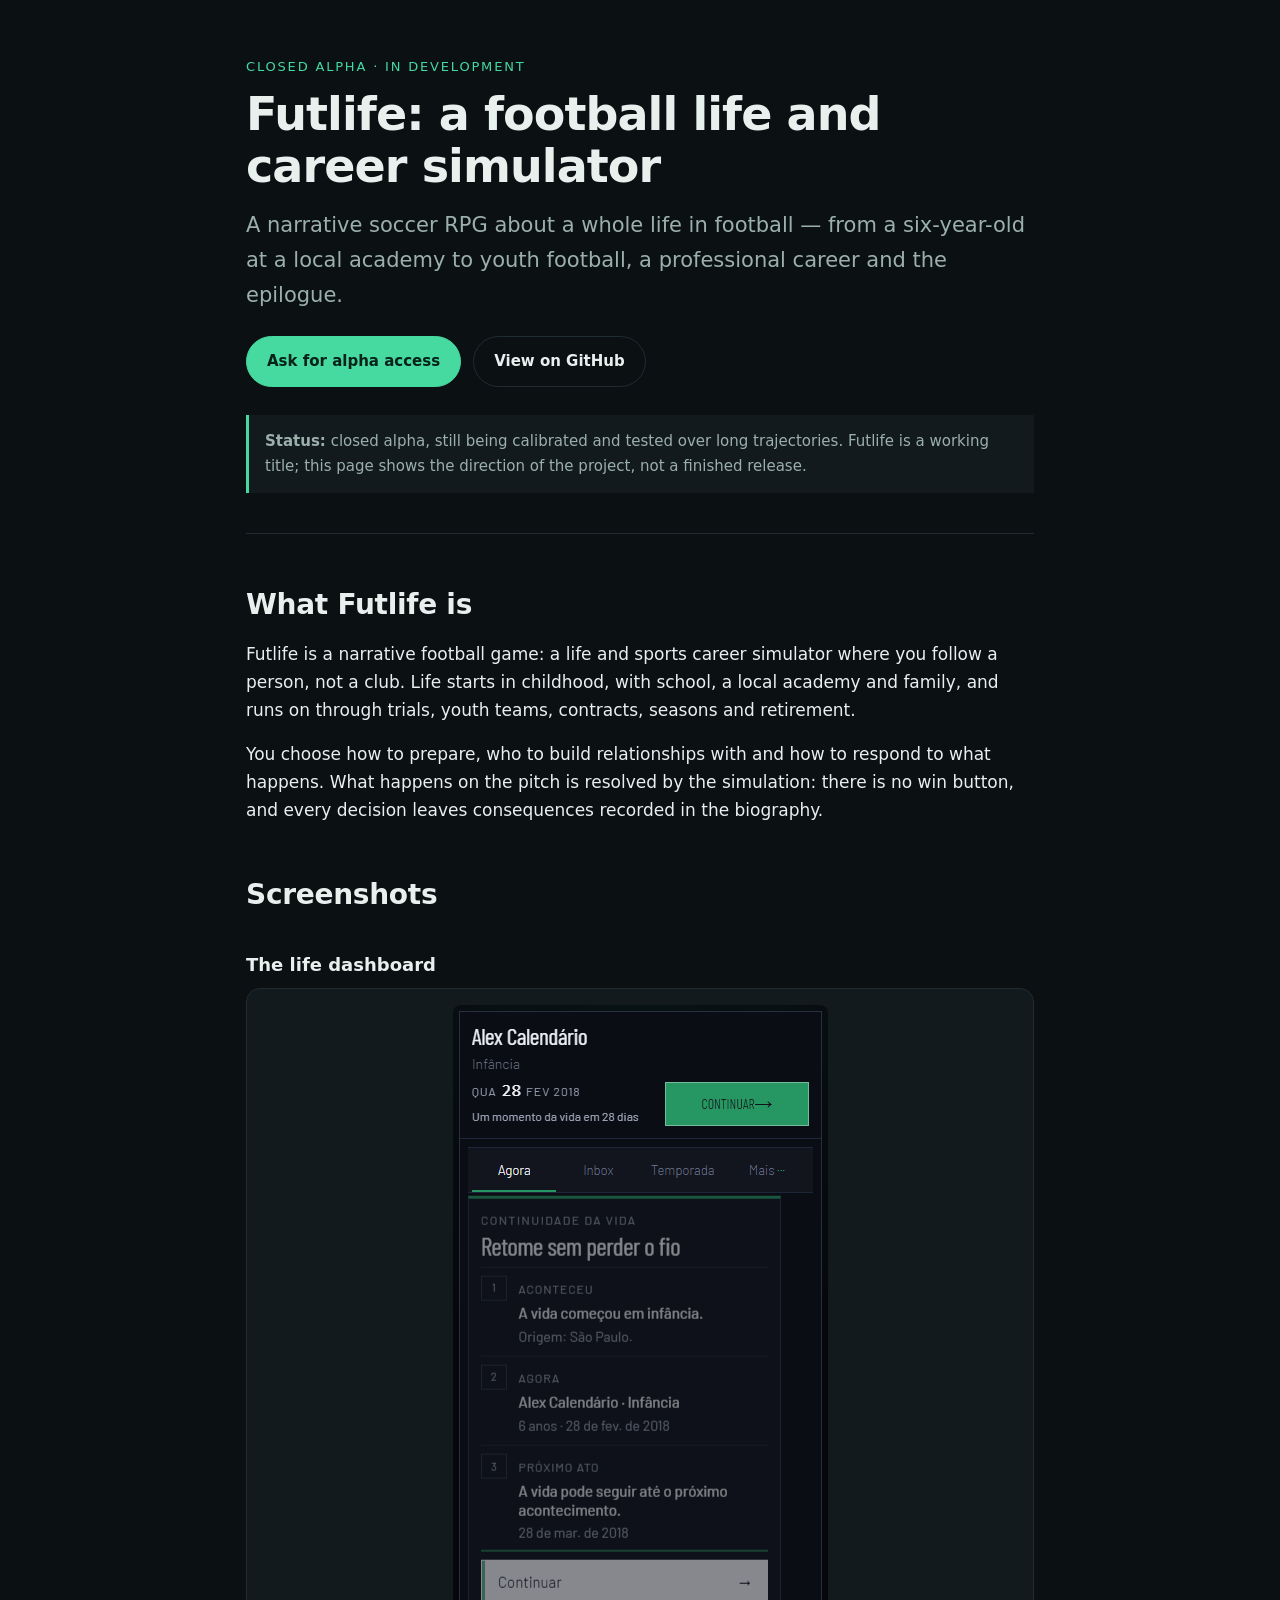
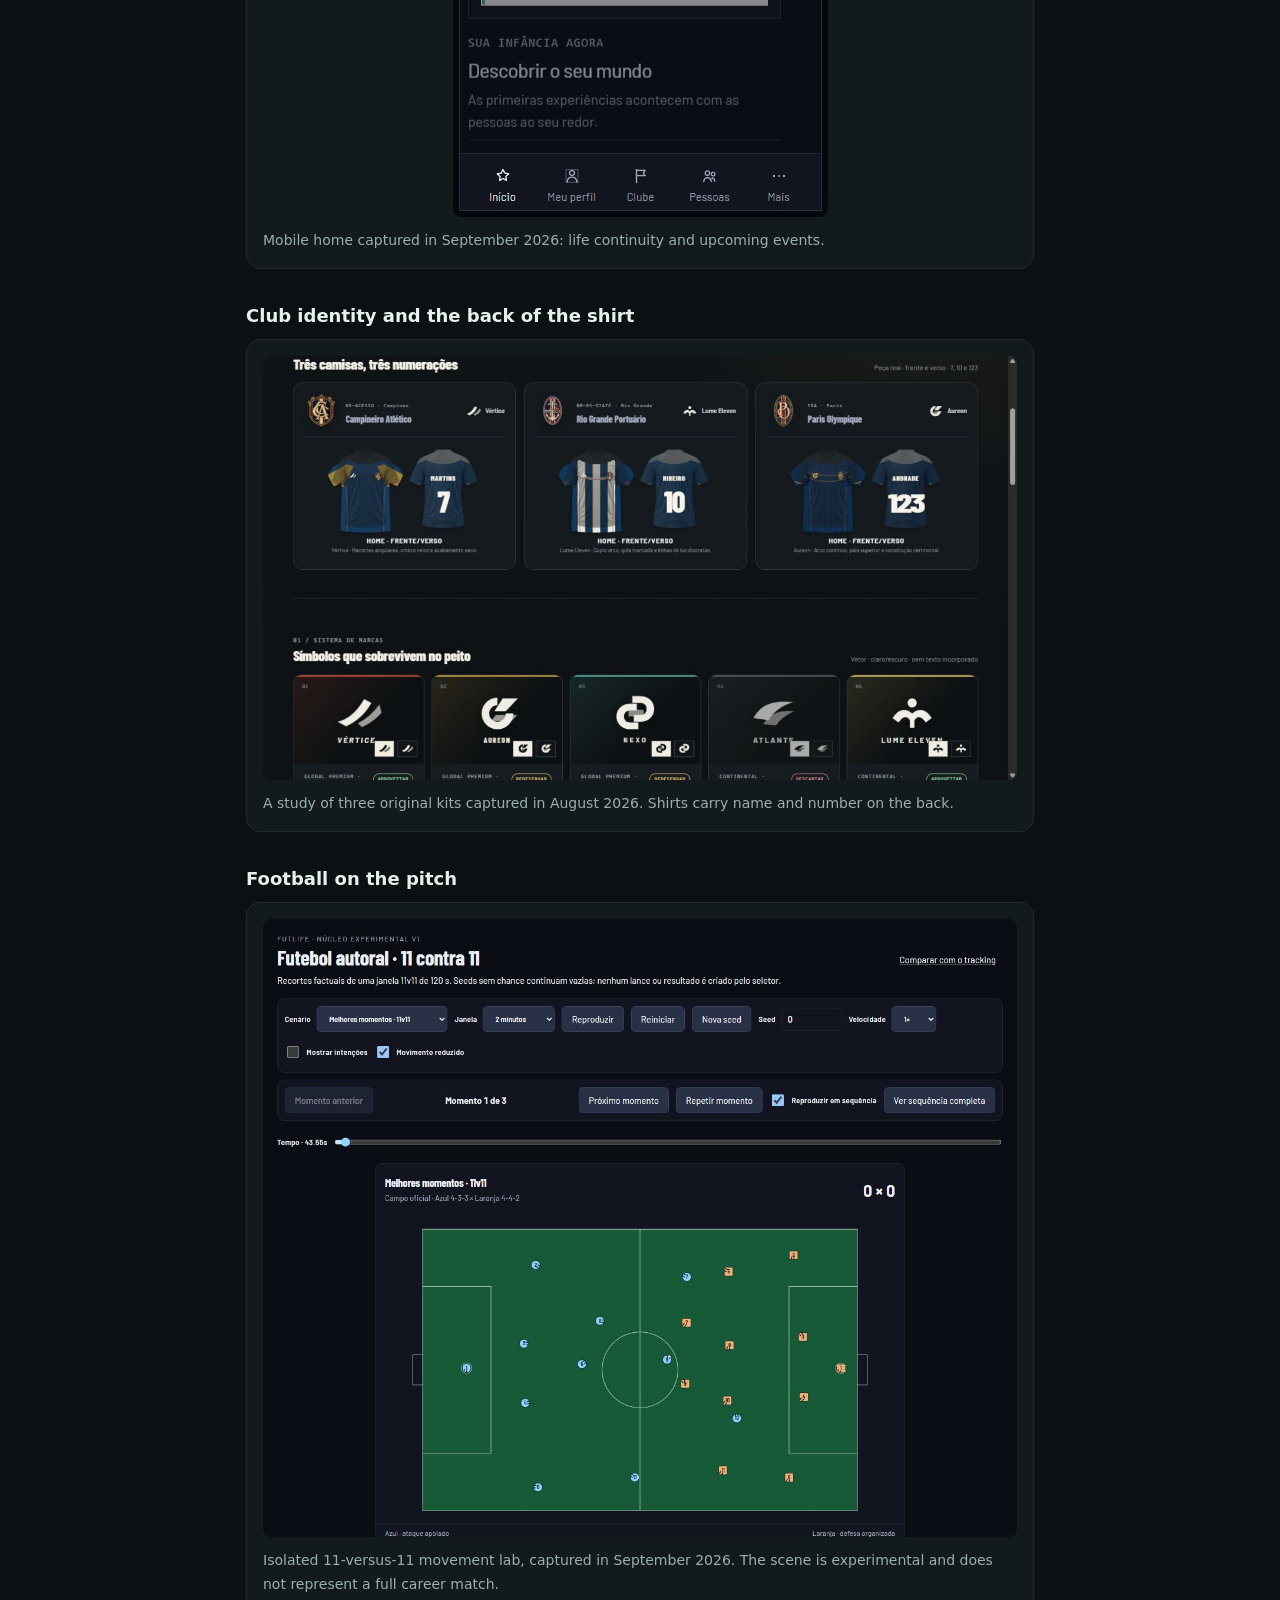
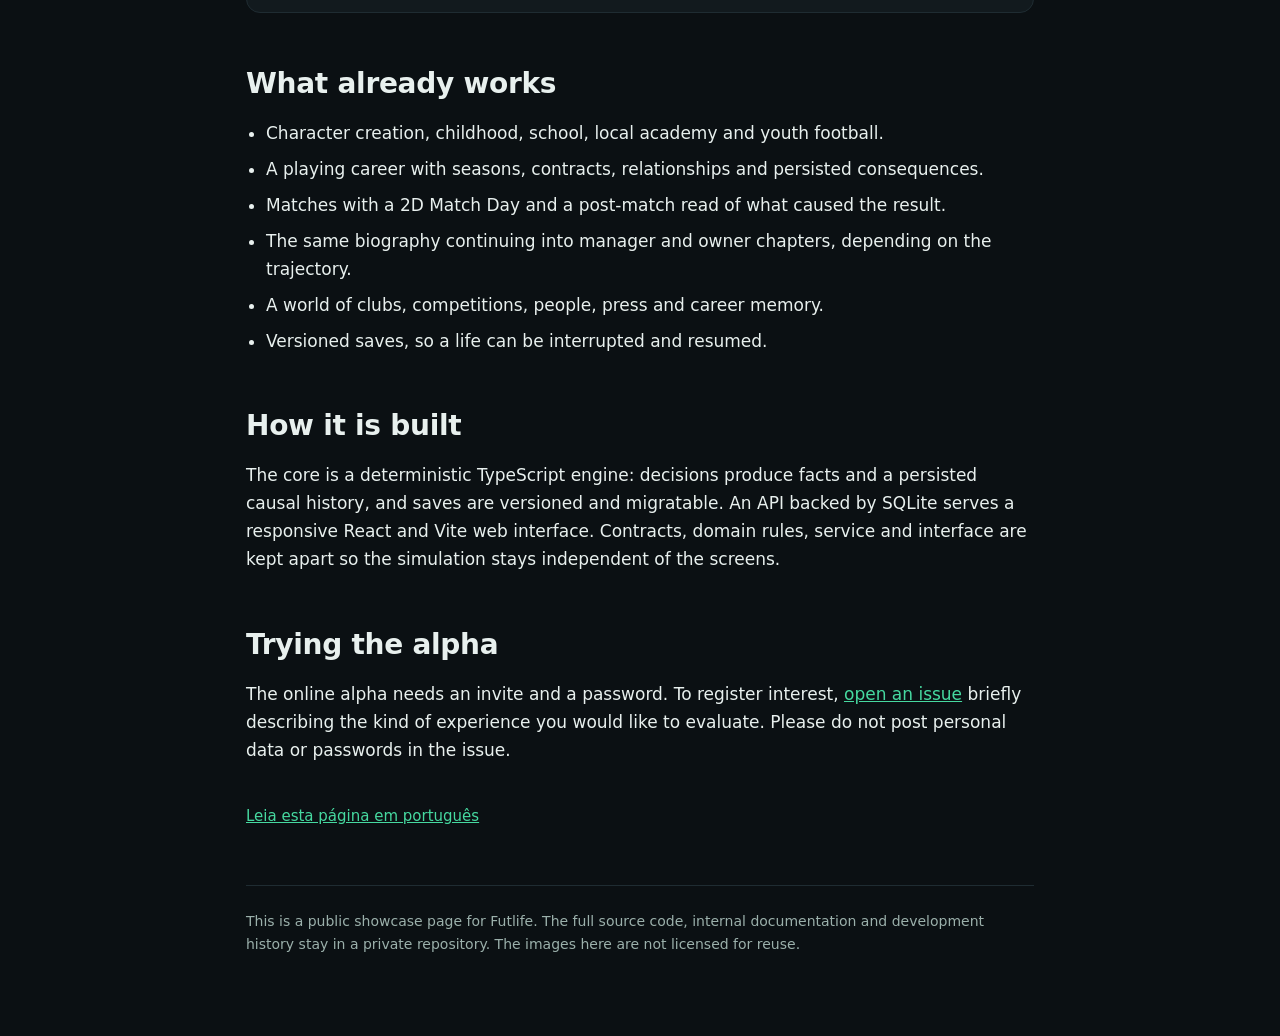
==== en/index.html @ e3adbea8 "Publica pagina do projeto e metadados de busca Adiciona uma pagina publica em HTML (pt-BR e en) com " ====
<!doctype html>
<html lang="en">
<head>
<meta charset="utf-8">
<meta name="viewport" content="width=device-width, initial-scale=1">
<title>Futlife — football life and career simulator (narrative soccer RPG)</title>
<meta name="description" content="Futlife is a football life and career simulator: a narrative soccer RPG that starts at age six and runs through youth academy, academy football, a professional career and beyond. Closed alpha, in development.">
<link rel="canonical" href="https://cingez.github.io/futlife-showcase/en/">
<link rel="alternate" hreflang="pt-BR" href="https://cingez.github.io/futlife-showcase/">
<link rel="alternate" hreflang="en" href="https://cingez.github.io/futlife-showcase/en/">
<link rel="alternate" hreflang="x-default" href="https://cingez.github.io/futlife-showcase/">
<meta name="author" content="Futlife">
<meta name="robots" content="index, follow, max-image-preview:large">
<meta name="theme-color" content="#0b1013">

<meta property="og:type" content="website">
<meta property="og:site_name" content="Futlife">
<meta property="og:locale" content="en_US">
<meta property="og:locale:alternate" content="pt_BR">
<meta property="og:url" content="https://cingez.github.io/futlife-showcase/en/">
<meta property="og:title" content="Futlife — football life and career simulator">
<meta property="og:description" content="A narrative soccer RPG about a whole life in football: from a six-year-old at a local academy to a professional career and its epilogue. Closed alpha.">
<meta property="og:image" content="https://cingez.github.io/futlife-showcase/uniformes-frente-verso-ago-2026.png">
<meta property="og:image:alt" content="Three original Futlife club kits, front and back">

<meta name="twitter:card" content="summary_large_image">
<meta name="twitter:title" content="Futlife — football life and career simulator">
<meta name="twitter:description" content="A narrative soccer RPG about a whole life in football, from childhood to the epilogue. Closed alpha, in development.">
<meta name="twitter:image" content="https://cingez.github.io/futlife-showcase/uniformes-frente-verso-ago-2026.png">

<link rel="stylesheet" href="../style.css">

<script type="application/ld+json">
{
  "@context": "https://schema.org",
  "@type": "VideoGame",
  "name": "Futlife",
  "url": "https://cingez.github.io/futlife-showcase/en/",
  "inLanguage": "en",
  "description": "A football life and career simulator. Narrative soccer RPG that starts at age six and runs through youth academy, academy football, a professional career and other roles in the game, with simulated matches and persistent consequences.",
  "genre": ["Life simulation", "Sports career simulation", "Narrative RPG"],
  "gamePlatform": ["Web browser"],
  "applicationCategory": "Game",
  "operatingSystem": "Web browser",
  "image": "https://cingez.github.io/futlife-showcase/uniformes-frente-verso-ago-2026.png",
  "screenshot": [
    "https://cingez.github.io/futlife-showcase/home-mobile-set-2026.png",
    "https://cingez.github.io/futlife-showcase/uniformes-frente-verso-ago-2026.png",
    "https://cingez.github.io/futlife-showcase/laboratorio-11v11-set-2026.png"
  ],
  "sameAs": ["https://github.com/cingez/futlife-showcase"]
}
</script>
<script type="application/ld+json">
{
  "@context": "https://schema.org",
  "@type": "FAQPage",
  "mainEntity": [
    {
      "@type": "Question",
      "name": "What is Futlife?",
      "acceptedAnswer": {
        "@type": "Answer",
        "text": "Futlife is a work-in-progress football life and career simulator. The story starts at age six and can run through a local academy, youth football, a professional career and other roles in the game."
      }
    },
    {
      "@type": "Question",
      "name": "Can I play Futlife now?",
      "acceptedAnswer": {
        "@type": "Answer",
        "text": "The online alpha is invite-only and password protected. You can ask to test it by opening an issue on the public showcase repository."
      }
    },
    {
      "@type": "Question",
      "name": "Is Futlife a management game like Football Manager?",
      "acceptedAnswer": {
        "@type": "Answer",
        "text": "No. You live a single personal trajectory: you choose preparation, relationships and responses to events. Match results are resolved by the simulation, never picked directly."
      }
    }
  ]
}
</script>
</head>
<body>
<div class="wrap">

<header class="hero">
  <p class="eyebrow">Closed alpha · in development</p>
  <h1>Futlife: a football life and career simulator</h1>
  <p class="lede">A narrative soccer RPG about a whole life in football — from a six-year-old at a local academy to youth football, a professional career and the epilogue.</p>
  <div class="actions">
    <a class="btn primary" href="https://github.com/cingez/futlife-showcase/issues">Ask for alpha access</a>
    <a class="btn" href="https://github.com/cingez/futlife-showcase">View on GitHub</a>
  </div>
  <p class="status"><strong>Status:</strong> closed alpha, still being calibrated and tested over long trajectories. Futlife is a working title; this page shows the direction of the project, not a finished release.</p>
</header>

<main>
  <h2>What Futlife is</h2>
  <p>Futlife is a narrative football game: a life and sports career simulator where you follow a person, not a club. Life starts in childhood, with school, a local academy and family, and runs on through trials, youth teams, contracts, seasons and retirement.</p>
  <p>You choose how to prepare, who to build relationships with and how to respond to what happens. What happens on the pitch is resolved by the simulation: there is no win button, and every decision leaves consequences recorded in the biography.</p>

  <h2>Screenshots</h2>

  <h3>The life dashboard</h3>
  <figure>
    <img src="../home-mobile-set-2026.png" width="375" height="812" loading="lazy" decoding="async" alt="Futlife mobile home screen showing a childhood life, with life continuity and upcoming events">
    <figcaption>Mobile home captured in September 2026: life continuity and upcoming events.</figcaption>
  </figure>

  <h3>Club identity and the back of the shirt</h3>
  <figure>
    <img src="../uniformes-frente-verso-ago-2026.png" loading="lazy" decoding="async" alt="Three original Futlife club kits showing front and back of the shirts, with name and number on the back">
    <figcaption>A study of three original kits captured in August 2026. Shirts carry name and number on the back.</figcaption>
  </figure>

  <h3>Football on the pitch</h3>
  <figure>
    <img src="../laboratorio-11v11-set-2026.png" loading="lazy" decoding="async" alt="Futlife experimental 11 versus 11 movement lab with all 22 players positioned on the pitch">
    <figcaption>Isolated 11-versus-11 movement lab, captured in September 2026. The scene is experimental and does not represent a full career match.</figcaption>
  </figure>

  <h2>What already works</h2>
  <ul>
    <li>Character creation, childhood, school, local academy and youth football.</li>
    <li>A playing career with seasons, contracts, relationships and persisted consequences.</li>
    <li>Matches with a 2D Match Day and a post-match read of what caused the result.</li>
    <li>The same biography continuing into manager and owner chapters, depending on the trajectory.</li>
    <li>A world of clubs, competitions, people, press and career memory.</li>
    <li>Versioned saves, so a life can be interrupted and resumed.</li>
  </ul>

  <h2>How it is built</h2>
  <p>The core is a deterministic TypeScript engine: decisions produce facts and a persisted causal history, and saves are versioned and migratable. An API backed by SQLite serves a responsive React and Vite web interface. Contracts, domain rules, service and interface are kept apart so the simulation stays independent of the screens.</p>

  <h2>Trying the alpha</h2>
  <p>The online alpha needs an invite and a password. To register interest, <a href="https://github.com/cingez/futlife-showcase/issues/new/choose">open an issue</a> briefly describing the kind of experience you would like to evaluate. Please do not post personal data or passwords in the issue.</p>

  <p class="lang"><a href="../" hreflang="pt-BR" lang="pt-BR">Leia esta página em português</a></p>
</main>

<footer>
  <p>This is a public showcase page for Futlife. The full source code, internal documentation and development history stay in a private repository. The images here are not licensed for reuse.</p>
</footer>

</div>
</body>
</html>
---- style.css ----
:root {
  color-scheme: dark;
  --bg: #0b1013;
  --surface: #121a1e;
  --line: #1f2c32;
  --ink: #e8f0ee;
  --muted: #9bb0ab;
  --accent: #46d9a0;
  --accent-ink: #06231a;
}

* { box-sizing: border-box; }

html { scroll-behavior: smooth; }

body {
  margin: 0;
  background: var(--bg);
  color: var(--ink);
  font: 400 17px/1.65 system-ui, -apple-system, "Segoe UI", Roboto, Helvetica, Arial, sans-serif;
  -webkit-font-smoothing: antialiased;
}

.wrap {
  max-width: 820px;
  margin: 0 auto;
  padding: 0 16px;
}

header.hero {
  padding: 56px 0 40px;
  border-bottom: 1px solid var(--line);
}

.eyebrow {
  margin: 0 0 12px;
  font-size: 13px;
  letter-spacing: 0.14em;
  text-transform: uppercase;
  color: var(--accent);
}

h1 {
  margin: 0 0 16px;
  font-size: clamp(30px, 6vw, 46px);
  line-height: 1.12;
  font-weight: 600;
  letter-spacing: -0.02em;
}

.lede {
  margin: 0 0 24px;
  font-size: clamp(18px, 2.4vw, 21px);
  color: var(--muted);
}

h2 {
  margin: 48px 0 12px;
  font-size: clamp(22px, 3.4vw, 28px);
  font-weight: 600;
  letter-spacing: -0.01em;
}

h3 {
  margin: 32px 0 8px;
  font-size: 18px;
  font-weight: 600;
}

p { margin: 0 0 16px; }

a { color: var(--accent); }

ul { padding-left: 20px; margin: 0 0 16px; }

li { margin-bottom: 8px; }

.actions {
  display: flex;
  flex-wrap: wrap;
  gap: 12px;
  margin-top: 8px;
}

.btn {
  display: inline-block;
  padding: 12px 20px;
  border-radius: 999px;
  border: 1px solid var(--line);
  text-decoration: none;
  font-weight: 600;
  font-size: 15px;
  color: var(--ink);
}

.btn.primary {
  background: var(--accent);
  border-color: var(--accent);
  color: var(--accent-ink);
}

.status {
  margin: 28px 0 0;
  padding: 14px 16px;
  border-left: 3px solid var(--accent);
  background: var(--surface);
  color: var(--muted);
  font-size: 15px;
}

figure {
  margin: 0 0 32px;
  padding: 16px;
  background: var(--surface);
  border: 1px solid var(--line);
  border-radius: 14px;
}

figure img {
  display: block;
  max-width: 100%;
  height: auto;
  margin: 0 auto;
  border-radius: 8px;
}

figcaption {
  margin-top: 12px;
  font-size: 14px;
  color: var(--muted);
}

.lang {
  margin: 40px 0 0;
  font-size: 15px;
  color: var(--muted);
}

footer {
  margin-top: 56px;
  padding: 24px 0 64px;
  border-top: 1px solid var(--line);
  font-size: 14px;
  color: var(--muted);
}

@media (prefers-reduced-motion: reduce) {
  html { scroll-behavior: auto; }
}
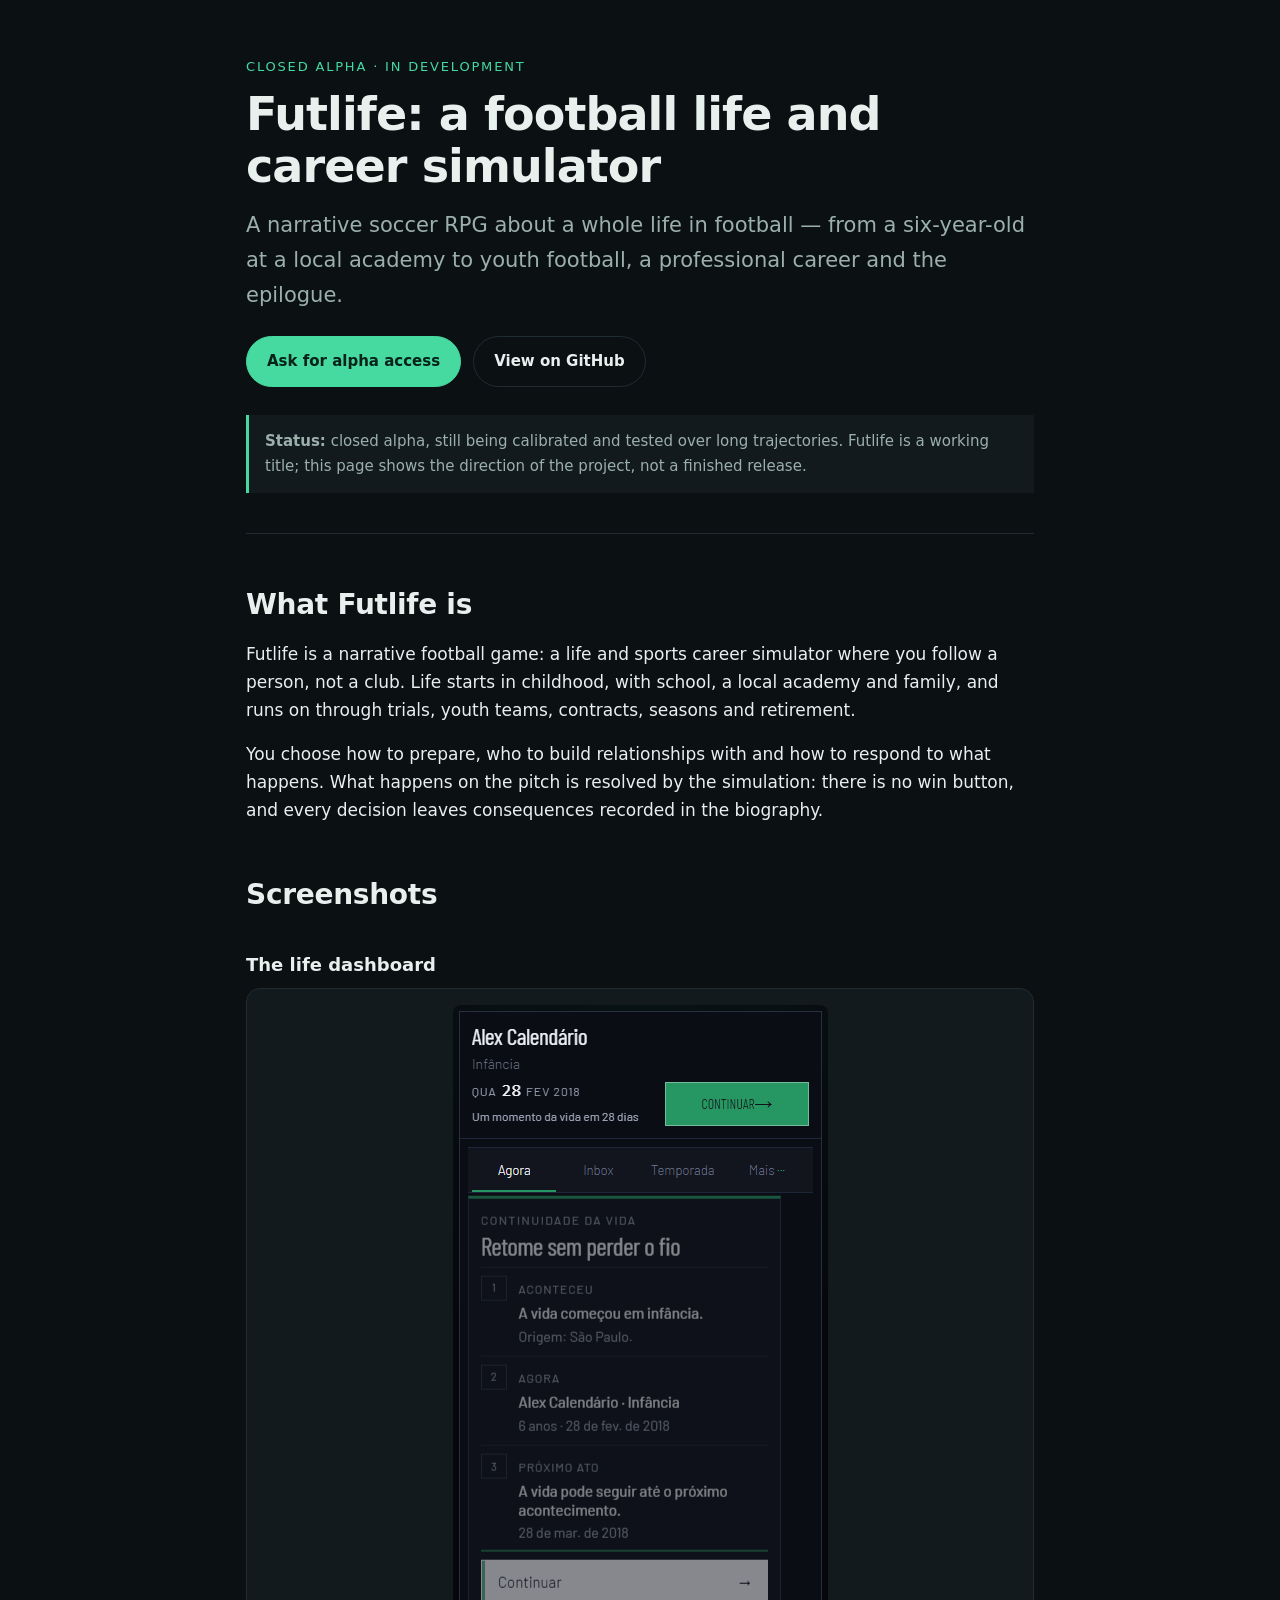
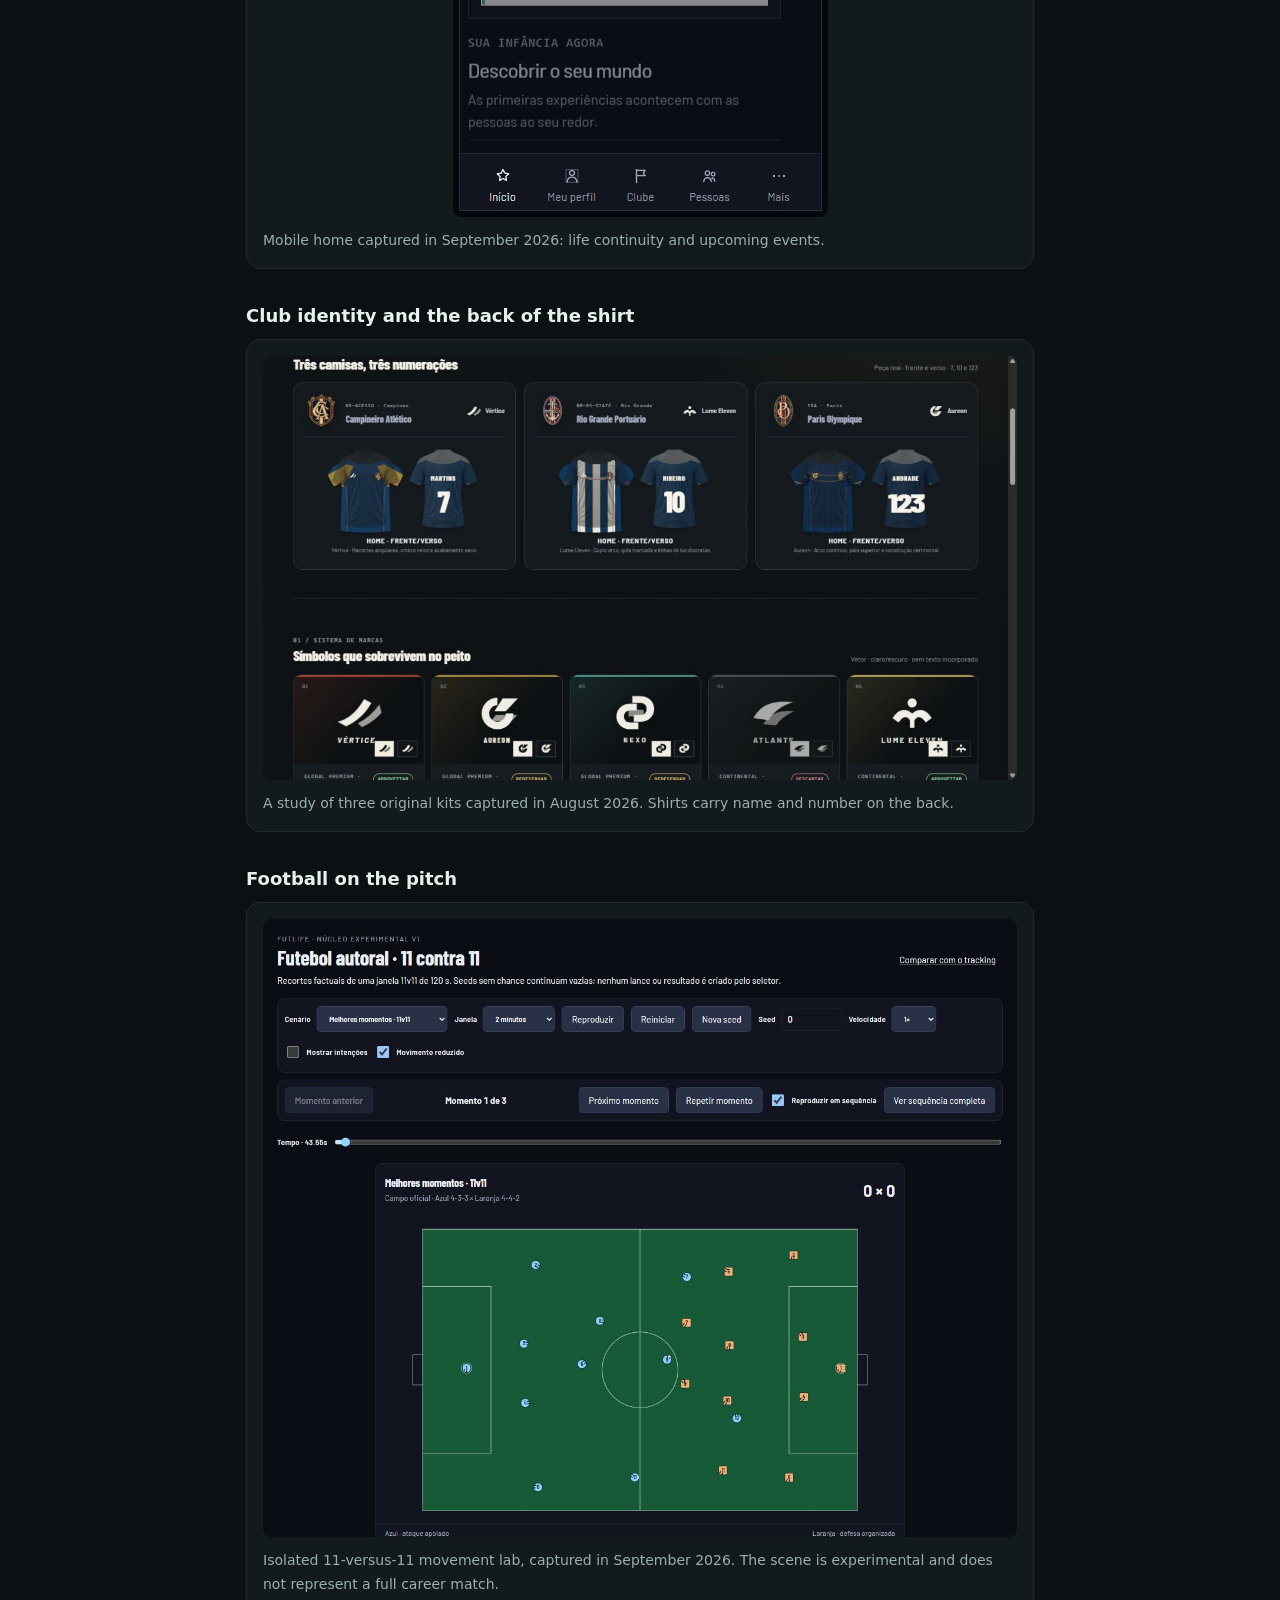
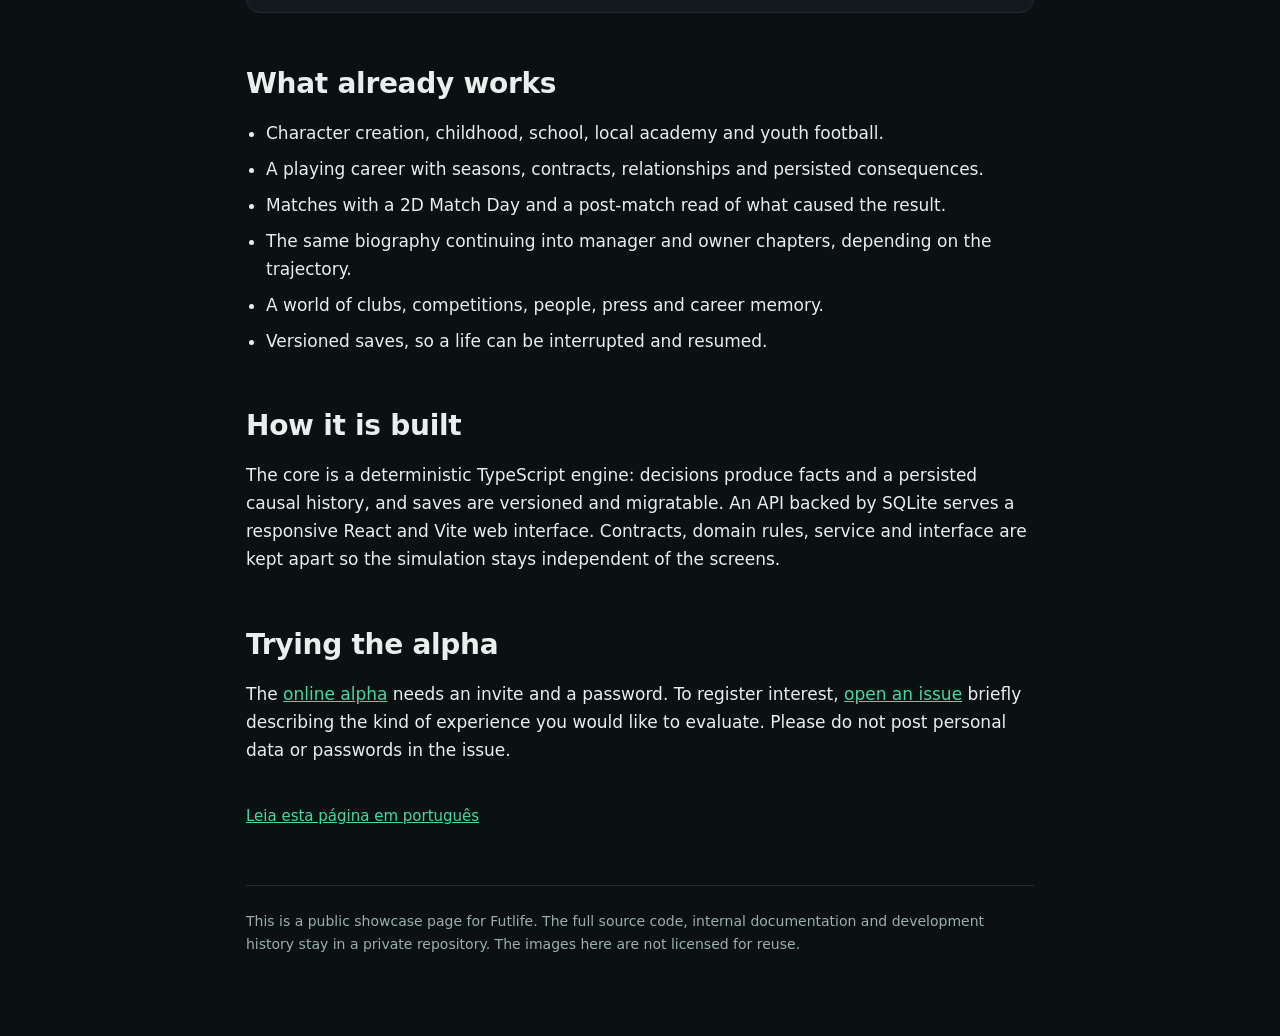
==== commit 7e4e218c: "Liga a alpha na pagina do projeto Co-Authored-By: Claude Opus 5 <noreply@anthropic.com>" ====
--- a/en/index.html
+++ b/en/index.html
@@ -137,7 +137,7 @@
   <p>The core is a deterministic TypeScript engine: decisions produce facts and a persisted causal history, and saves are versioned and migratable. An API backed by SQLite serves a responsive React and Vite web interface. Contracts, domain rules, service and interface are kept apart so the simulation stays independent of the screens.</p>
 
   <h2>Trying the alpha</h2>
-  <p>The online alpha needs an invite and a password. To register interest, <a href="https://github.com/cingez/futlife-showcase/issues/new/choose">open an issue</a> briefly describing the kind of experience you would like to evaluate. Please do not post personal data or passwords in the issue.</p>
+  <p>The <a href="https://futlife-alpha.onrender.com/" rel="noopener">online alpha</a> needs an invite and a password. To register interest, <a href="https://github.com/cingez/futlife-showcase/issues/new/choose">open an issue</a> briefly describing the kind of experience you would like to evaluate. Please do not post personal data or passwords in the issue.</p>
 
   <p class="lang"><a href="../" hreflang="pt-BR" lang="pt-BR">Leia esta página em português</a></p>
 </main>
